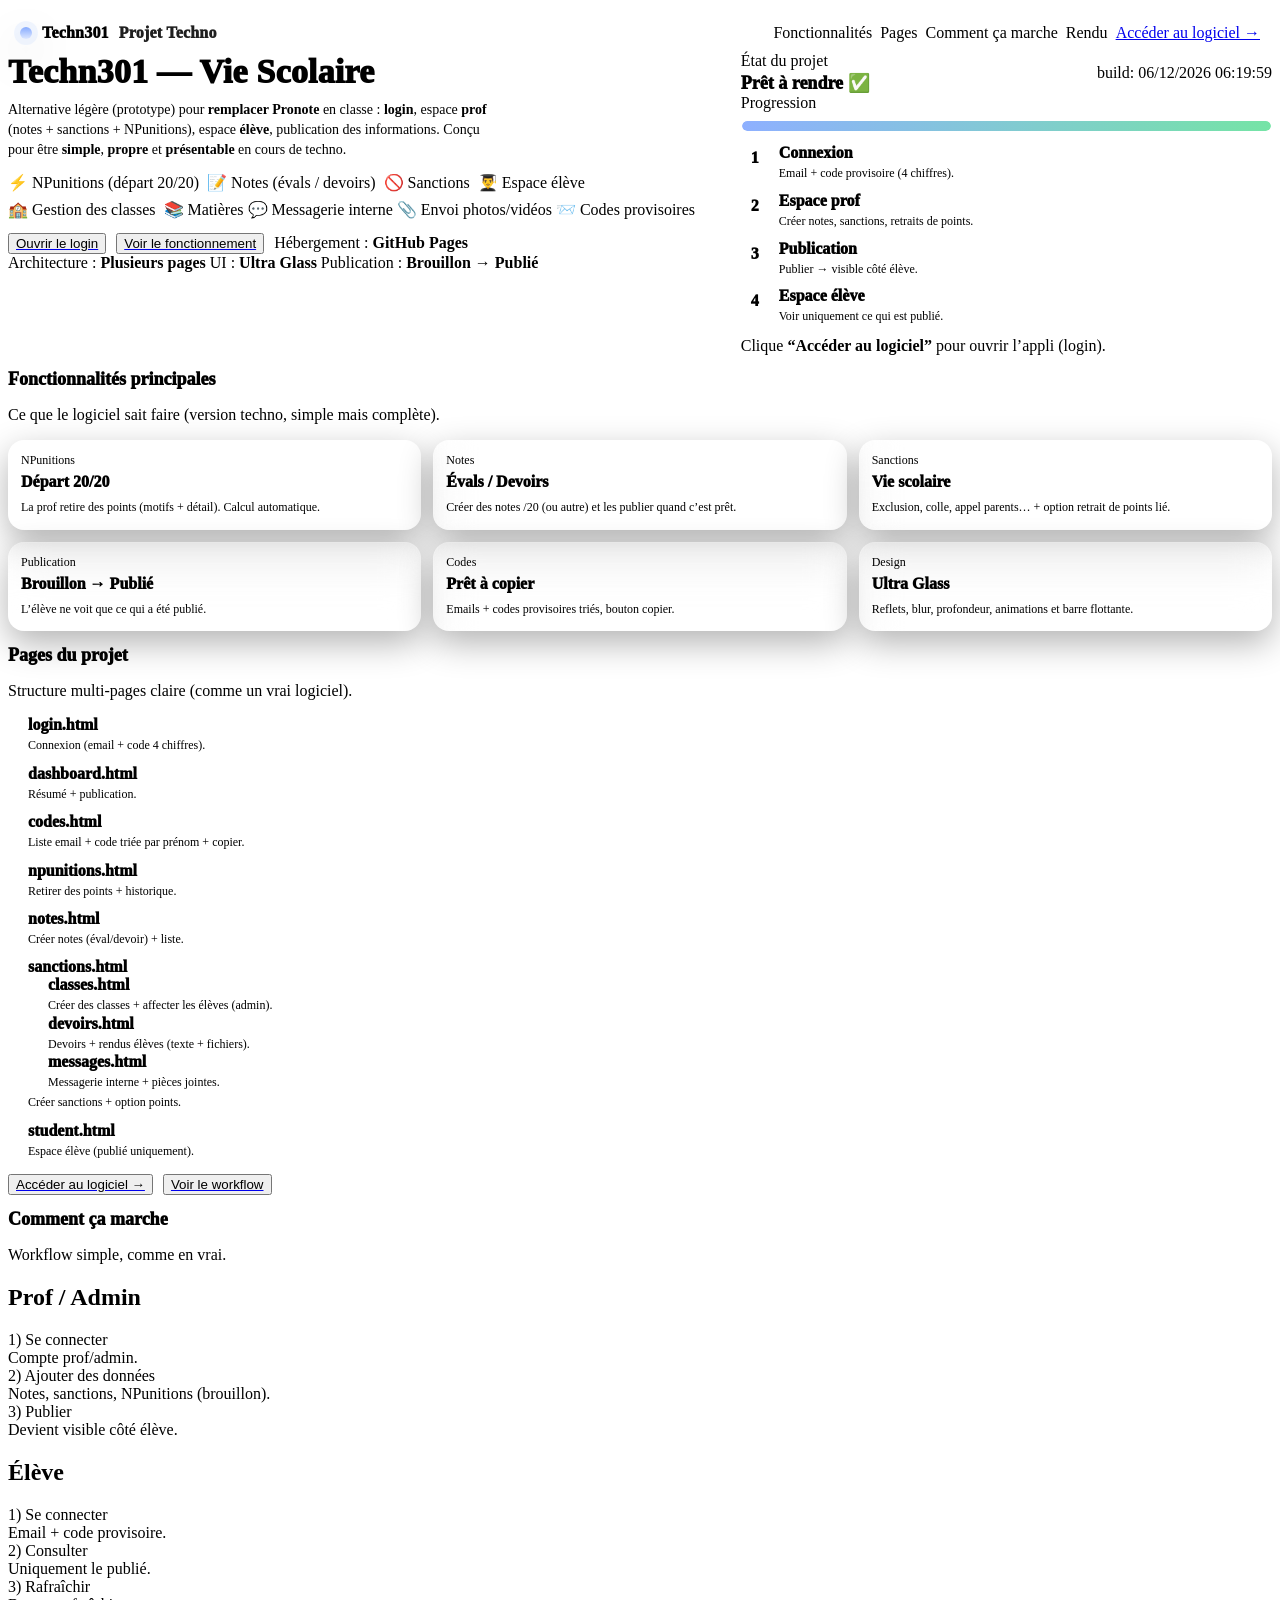
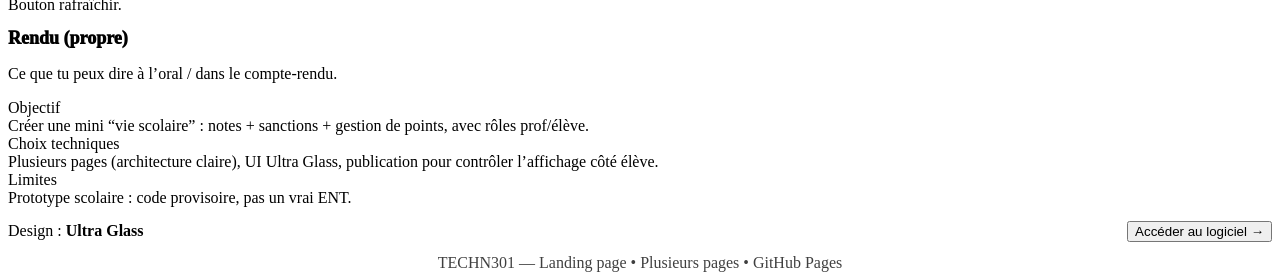
==== index.html @ e6f781a8 "Add files via upload" ====
<!doctype html>
<html lang="fr">
<head>
  <meta charset="utf-8" />
  <meta name="viewport" content="width=device-width,initial-scale=1" />
  <title>Techn301 — Vie Scolaire (Projet Techno)</title>
  <link rel="stylesheet" href="assets/styles.css" />
  <style>
    .hero{display:grid;grid-template-columns:1fr;gap:14px;margin-top:6px}
    @media(min-width:980px){.hero{grid-template-columns:1.15fr .85fr}}
    .navfloat{position:sticky;top:14px;z-index:10;display:flex;align-items:center;justify-content:space-between;gap:12px;padding:10px 12px}
    .brand{display:flex;align-items:center;gap:10px;font-weight:950;letter-spacing:.2px}
    .logoDot{width:12px;height:12px;border-radius:999px;background:linear-gradient(180deg,rgba(122,162,255,.9),rgba(122,162,255,.25));box-shadow:0 0 0 6px rgba(122,162,255,.10),0 16px 40px rgba(0,0,0,.35)}
    .navlinks{display:flex;gap:8px;flex-wrap:wrap;align-items:center;justify-content:flex-end}
    .navlinks a{cursor:pointer}
    .ghost{opacity:.88}
    .hTitle{font-size:34px;line-height:1.05;font-weight:950;margin:2px 0 0 0;letter-spacing:.2px}
    .hLead{margin:10px 0 0 0;color:var(--muted);font-size:14px;line-height:1.45;max-width:70ch}
    .ctaRow{display:flex;gap:10px;flex-wrap:wrap;align-items:center;margin-top:14px}
    .ctaRow a{display:inline-flex;align-items:center;gap:8px}
    .chips{display:flex;gap:8px;flex-wrap:wrap;margin-top:12px}
    .illus{min-height:260px;display:flex;flex-direction:column;justify-content:space-between}
    .illusTop{display:flex;gap:10px;flex-wrap:wrap;align-items:center;justify-content:space-between}
    .progress{height:10px;border-radius:999px;border:1px solid rgba(255,255,255,.14);background:rgba(255,255,255,.04);overflow:hidden}
    .bar{height:100%;width:0%;background:linear-gradient(90deg,rgba(122,162,255,.85),rgba(43,213,118,.65));border-radius:999px;transition:width 1.2s ease}
    .steps{display:grid;gap:10px;margin-top:12px}
    .step{display:flex;gap:10px;align-items:flex-start}
    .step .n{width:26px;height:26px;border-radius:10px;display:flex;align-items:center;justify-content:center;border:1px solid rgba(255,255,255,.14);background:rgba(255,255,255,.05);font-weight:950;flex:0 0 auto}
    .step .txt .t{font-weight:950}
    .step .txt .d{color:var(--muted);font-size:12px;margin-top:3px;line-height:1.4}
    .sectionTitle{font-size:18px;font-weight:950;margin:0 0 8px 0}
    .showcaseGrid{display:grid;grid-template-columns:1fr;gap:12px}
    @media(min-width:980px){.showcaseGrid{grid-template-columns:1fr 1fr 1fr}}
    .mini{padding:12px;border-radius:16px;border:1px solid rgba(255,255,255,.12);background:rgba(255,255,255,.04);backdrop-filter:blur(18px);-webkit-backdrop-filter:blur(18px);box-shadow:0 12px 34px rgba(0,0,0,.30);position:relative;overflow:hidden;transform:translateY(0);transition:transform .15s ease,border-color .15s ease,background .15s ease}
    .mini:hover{transform:translateY(-2px);border-color:rgba(122,162,255,.35);background:rgba(255,255,255,.055)}
    .mini .k{color:var(--muted);font-size:12px}
    .mini .v{font-weight:950;margin-top:4px;line-height:1.2}
    .mini .p{color:var(--muted);font-size:12px;margin-top:8px;line-height:1.45}
    .timeline{display:grid;gap:10px}
    .line{display:flex;gap:10px;align-items:flex-start}
    .line .dot{width:10px;height:10px;border-radius:999px;margin-top:6px;background:rgba(255,255,255,.55);box-shadow:0 0 0 6px rgba(255,255,255,.06);flex:0 0 auto}
    .line .content .t{font-weight:950}
    .line .content .d{color:var(--muted);font-size:12px;line-height:1.45;margin-top:3px}
    .footer{margin-top:14px;display:flex;flex-wrap:wrap;gap:10px;justify-content:space-between;align-items:center}
    .reveal{opacity:0;transform:translateY(10px);transition:opacity .7s ease,transform .7s ease}
    .reveal.on{opacity:1;transform:translateY(0)}
    @media (prefers-reduced-motion: reduce){.reveal{opacity:1;transform:none;transition:none}}
  </style>
</head>
<body>
  <div class="noise"></div>

  <div class="wrap">
    <header class="glass navfloat">
      <div class="brand">
        <span class="logoDot"></span>
        <span>Techn301</span>
        <span class="tag ghost">Projet Techno</span>
      </div>
      <div class="navlinks">
        <a class="tag" data-go="#features">Fonctionnalités</a>
        <a class="tag" data-go="#pages">Pages</a>
        <a class="tag" data-go="#how">Comment ça marche</a>
        <a class="tag" data-go="#rendu">Rendu</a>
        <a class="tag" href="login.html">Accéder au logiciel →</a>
      </div>
    </header>

    <div class="card">
      <div class="inner">

        <section class="hero">
          <div class="glass section reveal">
            <h1 class="hTitle">Techn301 — Vie Scolaire</h1>
            <p class="hLead">
              Alternative légère (prototype) pour <b>remplacer Pronote</b> en classe :
              <b>login</b>, espace <b>prof</b> (notes + sanctions + NPunitions), espace <b>élève</b>, publication des informations.
              Conçu pour être <b>simple</b>, <b>propre</b> et <b>présentable</b> en cours de techno.
            </p>

            <div class="chips">
              <span class="tag">⚡ NPunitions (départ 20/20)</span>
              <span class="tag">📝 Notes (évals / devoirs)</span>
              <span class="tag">🚫 Sanctions</span>
              <span class="tag">👨‍🎓 Espace élève</span>
              <span class="tag">🏫 Gestion des classes</span>
              <span class="tag">📚 Matières</span</span>
              <span class="tag">💬 Messagerie interne</span>
              <span class="tag">📎 Envoi photos/vidéos</span>
              <span class="tag">📨 Codes provisoires</span>
            </div>

            <div class="ctaRow">
              <a href="login.html"><button class="primary">Ouvrir le login</button></a>
              <a href="#how"><button>Voir le fonctionnement</button></a>
              <span class="tag">Hébergement : <b>GitHub Pages</b></span>
            </div>

            <div class="row">
              <span class="tag">Architecture : <b>Plusieurs pages</b></span>
              <span class="tag">UI : <b>Ultra Glass</b></span>
              <span class="tag">Publication : <b>Brouillon → Publié</b></span>
            </div>
          </div>

          <div class="glass section illus reveal">
            <div class="illusTop">
              <div>
                <div class="small">État du projet</div>
                <div style="font-weight:950;font-size:18px;margin-top:2px;">Prêt à rendre ✅</div>
              </div>
              <span class="tag mono" id="buildTag">build</span>
            </div>

            <div>
              <div class="small">Progression</div>
              <div class="progress" style="margin-top:8px"><div class="bar" id="bar"></div></div>

              <div class="steps">
                <div class="step"><div class="n">1</div><div class="txt"><div class="t">Connexion</div><div class="d">Email + code provisoire (4 chiffres).</div></div></div>
                <div class="step"><div class="n">2</div><div class="txt"><div class="t">Espace prof</div><div class="d">Créer notes, sanctions, retraits de points.</div></div></div>
                <div class="step"><div class="n">3</div><div class="txt"><div class="t">Publication</div><div class="d">Publier → visible côté élève.</div></div></div>
                <div class="step"><div class="n">4</div><div class="txt"><div class="t">Espace élève</div><div class="d">Voir uniquement ce qui est publié.</div></div></div>
              </div>

              <div class="mutebox" style="margin-top:12px">
                Clique <b>“Accéder au logiciel”</b> pour ouvrir l’appli (login).
              </div>
            </div>
          </div>
        </section>

        <section id="features" class="glass section reveal" style="margin-top:14px">
          <h2 class="sectionTitle">Fonctionnalités principales</h2>
          <p class="desc">Ce que le logiciel sait faire (version techno, simple mais complète).</p>

          <div class="showcaseGrid">
            <div class="mini"><div class="k">NPunitions</div><div class="v">Départ 20/20</div><div class="p">La prof retire des points (motifs + détail). Calcul automatique.</div></div>
            <div class="mini"><div class="k">Notes</div><div class="v">Évals / Devoirs</div><div class="p">Créer des notes /20 (ou autre) et les publier quand c’est prêt.</div></div>
            <div class="mini"><div class="k">Sanctions</div><div class="v">Vie scolaire</div><div class="p">Exclusion, colle, appel parents… + option retrait de points lié.</div></div>
            <div class="mini"><div class="k">Publication</div><div class="v">Brouillon → Publié</div><div class="p">L’élève ne voit que ce qui a été publié.</div></div>
            <div class="mini"><div class="k">Codes</div><div class="v">Prêt à copier</div><div class="p">Emails + codes provisoires triés, bouton copier.</div></div>
            <div class="mini"><div class="k">Design</div><div class="v">Ultra Glass</div><div class="p">Reflets, blur, profondeur, animations et barre flottante.</div></div>
          </div>
        </section>

        <section id="pages" class="glass section reveal" style="margin-top:14px">
          <h2 class="sectionTitle">Pages du projet</h2>
          <p class="desc">Structure multi-pages claire (comme un vrai logiciel).</p>

          <div class="timeline">
            <div class="line"><div class="dot"></div><div class="content"><div class="t">login.html</div><div class="d">Connexion (email + code 4 chiffres).</div></div></div>
            <div class="line"><div class="dot"></div><div class="content"><div class="t">dashboard.html</div><div class="d">Résumé + publication.</div></div></div>
            <div class="line"><div class="dot"></div><div class="content"><div class="t">codes.html</div><div class="d">Liste email + code triée par prénom + copier.</div></div></div>
            <div class="line"><div class="dot"></div><div class="content"><div class="t">npunitions.html</div><div class="d">Retirer des points + historique.</div></div></div>
            <div class="line"><div class="dot"></div><div class="content"><div class="t">notes.html</div><div class="d">Créer notes (éval/devoir) + liste.</div></div></div>
            <div class="line"><div class="dot"></div><div class="content"><div class="t">sanctions.html</div>
            <div class="line"><div class="dot"></div><div class="content"><div class="t">classes.html</div><div class="d">Créer des classes + affecter les élèves (admin).</div></div></div>
            <div class="line"><div class="dot"></div><div class="content"><div class="t">devoirs.html</div><div class="d">Devoirs + rendus élèves (texte + fichiers).</div></div></div>
            <div class="line"><div class="dot"></div><div class="content"><div class="t">messages.html</div><div class="d">Messagerie interne + pièces jointes.</div></div></div><div class="d">Créer sanctions + option points.</div></div></div>
            <div class="line"><div class="dot"></div><div class="content"><div class="t">student.html</div><div class="d">Espace élève (publié uniquement).</div></div></div>
          </div>

          <div class="ctaRow">
            <a href="login.html"><button class="primary">Accéder au logiciel →</button></a>
            <a href="#how"><button>Voir le workflow</button></a>
          </div>
        </section>

        <section id="how" class="glass section reveal" style="margin-top:14px">
          <h2 class="sectionTitle">Comment ça marche</h2>
          <p class="desc">Workflow simple, comme en vrai.</p>

          <div class="split">
            <div class="glass section">
              <h2>Prof / Admin</h2>
              <div class="list" style="margin-top:10px">
                <div class="item"><div class="t">1) Se connecter</div><div class="m">Compte prof/admin.</div></div>
                <div class="item"><div class="t">2) Ajouter des données</div><div class="m">Notes, sanctions, NPunitions (brouillon).</div></div>
                <div class="item"><div class="t">3) Publier</div><div class="m">Devient visible côté élève.</div></div>
              </div>
            </div>
            <div class="glass section">
              <h2>Élève</h2>
              <div class="list" style="margin-top:10px">
                <div class="item"><div class="t">1) Se connecter</div><div class="m">Email + code provisoire.</div></div>
                <div class="item"><div class="t">2) Consulter</div><div class="m">Uniquement le publié.</div></div>
                <div class="item"><div class="t">3) Rafraîchir</div><div class="m">Bouton rafraîchir.</div></div>
              </div>
            </div>
          </div>
        </section>

        <section id="rendu" class="glass section reveal" style="margin-top:14px">
          <h2 class="sectionTitle">Rendu (propre)</h2>
          <p class="desc">Ce que tu peux dire à l’oral / dans le compte-rendu.</p>

          <div class="list">
            <div class="item"><div class="t">Objectif</div><div class="m">Créer une mini “vie scolaire” : notes + sanctions + gestion de points, avec rôles prof/élève.</div></div>
            <div class="item"><div class="t">Choix techniques</div><div class="m">Plusieurs pages (architecture claire), UI Ultra Glass, publication pour contrôler l’affichage côté élève.</div></div>
            <div class="item"><div class="t">Limites</div><div class="m">Prototype scolaire : code provisoire, pas un vrai ENT.</div></div>
          </div>

          <div class="footer">
            <span class="tag">Design : <b>Ultra Glass</b></span>
            <a href="login.html"><button class="primary">Accéder au logiciel →</button></a>
          </div>
        </section>

      </div>
    </div>

    <div class="small" style="margin-top:12px; opacity:.75; text-align:center">
      TECHN301 — Landing page • Plusieurs pages • GitHub Pages
    </div>
  </div>

  <script>
    document.querySelectorAll("[data-go]").forEach(a=>{
      a.addEventListener("click", ()=>{
        const sel = a.getAttribute("data-go");
        const el = document.querySelector(sel);
        if(el) el.scrollIntoView({behavior:"smooth", block:"start"});
      });
    });
    const bt = document.getElementById("buildTag");
    if(bt) bt.textContent = "build: " + (new Date()).toLocaleString("fr-FR");
    requestAnimationFrame(()=> setTimeout(()=>{
      const bar = document.getElementById("bar");
      if(bar) bar.style.width = "100%";
    }, 150));
    const els = [...document.querySelectorAll(".reveal")];
    const io = new IntersectionObserver((entries)=>{
      entries.forEach(e=>{ if(e.isIntersecting) e.target.classList.add("on"); });
    }, { threshold: 0.12 });
    els.forEach(el=>io.observe(el));
  </script>
</body>
</html>
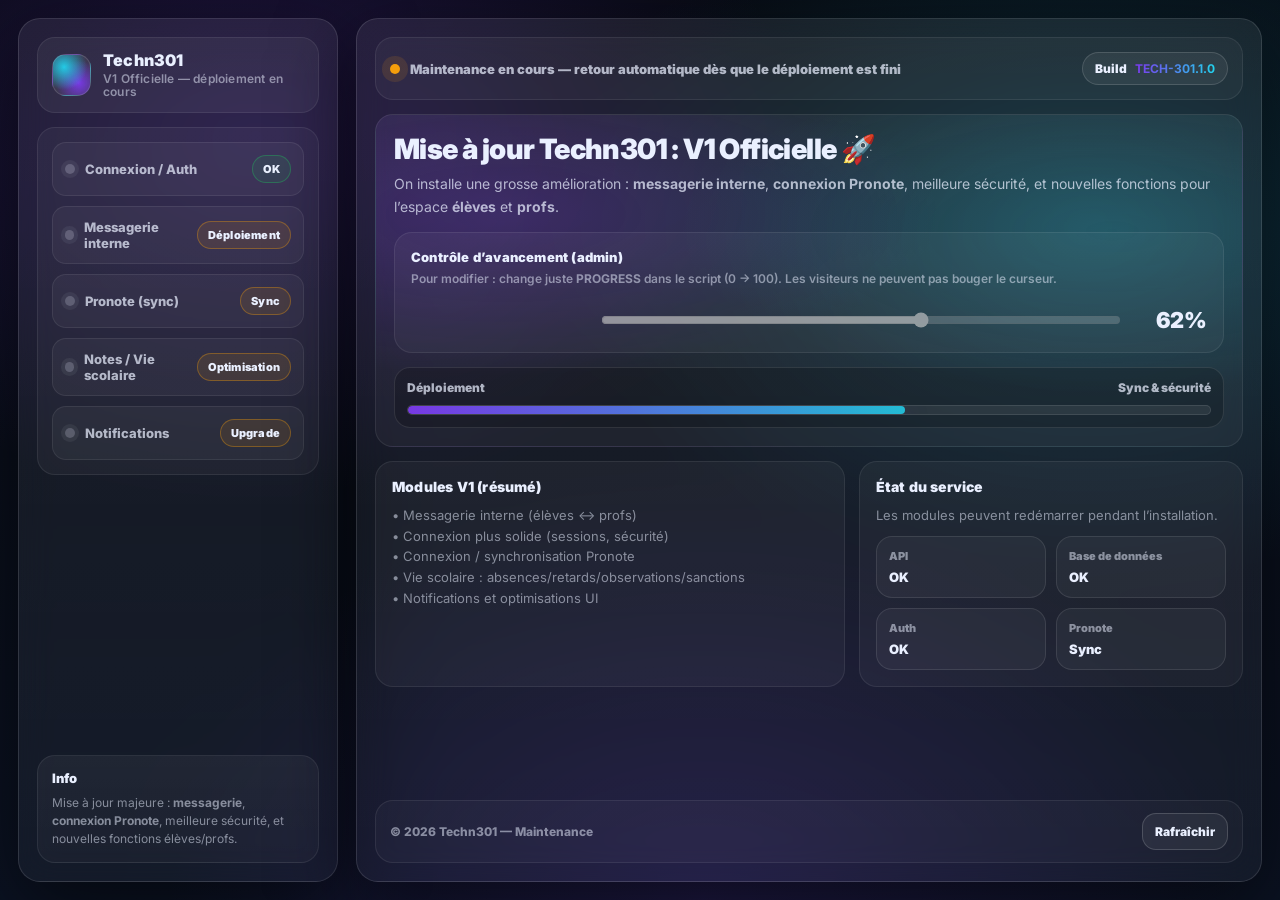
==== commit 2b2e7069: "Update print statement from 'Hello' to 'Goodbye'" ====
--- a/index.html
+++ b/index.html
@@ -3,237 +3,653 @@
 <head>
   <meta charset="utf-8" />
   <meta name="viewport" content="width=device-width,initial-scale=1" />
-  <title>Techn301 — Vie Scolaire (Projet Techno)</title>
-  <link rel="stylesheet" href="assets/styles.css" />
+  <title>Techn301 — Maintenance</title>
+
+  <link rel="preconnect" href="https://fonts.googleapis.com">
+  <link rel="preconnect" href="https://fonts.gstatic.com" crossorigin>
+  <link href="https://fonts.googleapis.com/css2?family=Inter:wght@300;400;600;700;800;900&display=swap" rel="stylesheet">
+
   <style>
-    .hero{display:grid;grid-template-columns:1fr;gap:14px;margin-top:6px}
-    @media(min-width:980px){.hero{grid-template-columns:1.15fr .85fr}}
-    .navfloat{position:sticky;top:14px;z-index:10;display:flex;align-items:center;justify-content:space-between;gap:12px;padding:10px 12px}
-    .brand{display:flex;align-items:center;gap:10px;font-weight:950;letter-spacing:.2px}
-    .logoDot{width:12px;height:12px;border-radius:999px;background:linear-gradient(180deg,rgba(122,162,255,.9),rgba(122,162,255,.25));box-shadow:0 0 0 6px rgba(122,162,255,.10),0 16px 40px rgba(0,0,0,.35)}
-    .navlinks{display:flex;gap:8px;flex-wrap:wrap;align-items:center;justify-content:flex-end}
-    .navlinks a{cursor:pointer}
-    .ghost{opacity:.88}
-    .hTitle{font-size:34px;line-height:1.05;font-weight:950;margin:2px 0 0 0;letter-spacing:.2px}
-    .hLead{margin:10px 0 0 0;color:var(--muted);font-size:14px;line-height:1.45;max-width:70ch}
-    .ctaRow{display:flex;gap:10px;flex-wrap:wrap;align-items:center;margin-top:14px}
-    .ctaRow a{display:inline-flex;align-items:center;gap:8px}
-    .chips{display:flex;gap:8px;flex-wrap:wrap;margin-top:12px}
-    .illus{min-height:260px;display:flex;flex-direction:column;justify-content:space-between}
-    .illusTop{display:flex;gap:10px;flex-wrap:wrap;align-items:center;justify-content:space-between}
-    .progress{height:10px;border-radius:999px;border:1px solid rgba(255,255,255,.14);background:rgba(255,255,255,.04);overflow:hidden}
-    .bar{height:100%;width:0%;background:linear-gradient(90deg,rgba(122,162,255,.85),rgba(43,213,118,.65));border-radius:999px;transition:width 1.2s ease}
-    .steps{display:grid;gap:10px;margin-top:12px}
-    .step{display:flex;gap:10px;align-items:flex-start}
-    .step .n{width:26px;height:26px;border-radius:10px;display:flex;align-items:center;justify-content:center;border:1px solid rgba(255,255,255,.14);background:rgba(255,255,255,.05);font-weight:950;flex:0 0 auto}
-    .step .txt .t{font-weight:950}
-    .step .txt .d{color:var(--muted);font-size:12px;margin-top:3px;line-height:1.4}
-    .sectionTitle{font-size:18px;font-weight:950;margin:0 0 8px 0}
-    .showcaseGrid{display:grid;grid-template-columns:1fr;gap:12px}
-    @media(min-width:980px){.showcaseGrid{grid-template-columns:1fr 1fr 1fr}}
-    .mini{padding:12px;border-radius:16px;border:1px solid rgba(255,255,255,.12);background:rgba(255,255,255,.04);backdrop-filter:blur(18px);-webkit-backdrop-filter:blur(18px);box-shadow:0 12px 34px rgba(0,0,0,.30);position:relative;overflow:hidden;transform:translateY(0);transition:transform .15s ease,border-color .15s ease,background .15s ease}
-    .mini:hover{transform:translateY(-2px);border-color:rgba(122,162,255,.35);background:rgba(255,255,255,.055)}
-    .mini .k{color:var(--muted);font-size:12px}
-    .mini .v{font-weight:950;margin-top:4px;line-height:1.2}
-    .mini .p{color:var(--muted);font-size:12px;margin-top:8px;line-height:1.45}
-    .timeline{display:grid;gap:10px}
-    .line{display:flex;gap:10px;align-items:flex-start}
-    .line .dot{width:10px;height:10px;border-radius:999px;margin-top:6px;background:rgba(255,255,255,.55);box-shadow:0 0 0 6px rgba(255,255,255,.06);flex:0 0 auto}
-    .line .content .t{font-weight:950}
-    .line .content .d{color:var(--muted);font-size:12px;line-height:1.45;margin-top:3px}
-    .footer{margin-top:14px;display:flex;flex-wrap:wrap;gap:10px;justify-content:space-between;align-items:center}
-    .reveal{opacity:0;transform:translateY(10px);transition:opacity .7s ease,transform .7s ease}
-    .reveal.on{opacity:1;transform:translateY(0)}
-    @media (prefers-reduced-motion: reduce){.reveal{opacity:1;transform:none;transition:none}}
+    :root{
+      --bg0:#070A12;
+      --bg1:#0B1222;
+
+      --stroke: rgba(255,255,255,.12);
+      --stroke2: rgba(255,255,255,.08);
+
+      --text:#EAF0FF;
+      --muted:rgba(234,240,255,.72);
+      --muted2:rgba(234,240,255,.52);
+
+      --accent:#7C3AED;
+      --accent2:#22D3EE;
+
+      --good:#22C55E;
+      --warn:#F59E0B;
+
+      --shadow: 0 24px 80px rgba(0,0,0,.55);
+      --radius: 22px;
+    }
+
+    *{ box-sizing:border-box; }
+    html,body{ height:100%; }
+
+    body{
+      margin:0;
+      font-family:Inter, system-ui, -apple-system, Segoe UI, Roboto, Arial, sans-serif;
+      color:var(--text);
+      background:
+        radial-gradient(900px 600px at 20% 15%, rgba(124,58,237,.22), transparent 60%),
+        radial-gradient(900px 600px at 85% 25%, rgba(34,211,238,.18), transparent 60%),
+        radial-gradient(900px 700px at 55% 100%, rgba(124,58,237,.16), transparent 60%),
+        linear-gradient(180deg, var(--bg0), var(--bg1));
+      overflow:hidden;
+    }
+
+    .grid{
+      position:fixed; inset:0;
+      background-image:
+        linear-gradient(to right, rgba(255,255,255,.05) 1px, transparent 1px),
+        linear-gradient(to bottom, rgba(255,255,255,.05) 1px, transparent 1px);
+      background-size: 80px 80px;
+      opacity:.10;
+      pointer-events:none;
+      mask-image: radial-gradient(circle at 50% 30%, #000 35%, transparent 70%);
+    }
+
+    .app{
+      position:relative;
+      height:100%;
+      display:grid;
+      grid-template-columns: 320px 1fr;
+      gap:18px;
+      padding:18px;
+    }
+
+    .panel{
+      border:1px solid var(--stroke);
+      background: linear-gradient(180deg, rgba(255,255,255,.07), rgba(255,255,255,.04));
+      border-radius: var(--radius);
+      box-shadow: var(--shadow);
+      backdrop-filter: blur(18px);
+      -webkit-backdrop-filter: blur(18px);
+      overflow:hidden;
+    }
+
+    /* SIDEBAR */
+    .sidebar{
+      padding:18px;
+      display:flex;
+      flex-direction:column;
+      gap:14px;
+    }
+
+    .brand{
+      display:flex; align-items:center; gap:12px;
+      padding:14px;
+      border-radius: 18px;
+      background: rgba(255,255,255,.05);
+      border: 1px solid var(--stroke2);
+    }
+    .logo{
+      width:42px; height:42px;
+      border-radius: 14px;
+      background:
+        radial-gradient(circle at 30% 30%, rgba(34,211,238,.95), rgba(34,211,238,.0) 60%),
+        radial-gradient(circle at 70% 70%, rgba(124,58,237,.95), rgba(124,58,237,.0) 60%),
+        rgba(255,255,255,.06);
+      border:1px solid rgba(255,255,255,.14);
+    }
+    .brand h1{
+      margin:0;
+      font-size:16px;
+      letter-spacing:.2px;
+      font-weight:900;
+      line-height:1.1;
+    }
+    .brand small{
+      display:block;
+      margin-top:2px;
+      color:var(--muted2);
+      font-size:12px;
+      font-weight:600;
+    }
+
+    .nav{
+      display:flex; flex-direction:column;
+      gap:10px;
+      padding:14px;
+      border-radius: 18px;
+      border:1px solid var(--stroke2);
+      background: rgba(255,255,255,.04);
+    }
+    .nav .item{
+      display:flex; align-items:center; justify-content:space-between;
+      padding:12px 12px;
+      border-radius: 14px;
+      border:1px solid rgba(255,255,255,.08);
+      background: rgba(255,255,255,.04);
+    }
+    .nav .left{
+      display:flex; align-items:center; gap:10px;
+      color:var(--muted);
+      font-weight:800;
+      font-size:13px;
+    }
+    .dot{
+      width:10px; height:10px; border-radius:999px;
+      background: rgba(234,240,255,.25);
+      box-shadow: 0 0 0 4px rgba(234,240,255,.06);
+    }
+    .badge{
+      font-size:11px;
+      font-weight:900;
+      padding:6px 10px;
+      border-radius:999px;
+      border:1px solid rgba(255,255,255,.14);
+      background: rgba(255,255,255,.06);
+      letter-spacing:.2px;
+      user-select:none;
+    }
+    .badge.good{ border-color: rgba(34,197,94,.35); background: rgba(34,197,94,.10); }
+    .badge.warn{ border-color: rgba(245,158,11,.35); background: rgba(245,158,11,.10); }
+
+    .support{
+      margin-top:auto;
+      padding:14px;
+      border-radius: 18px;
+      border:1px solid var(--stroke2);
+      background: linear-gradient(180deg, rgba(255,255,255,.05), rgba(255,255,255,.03));
+    }
+    .support h3{
+      margin:0 0 8px 0;
+      font-size:13px;
+      font-weight:900;
+    }
+    .support p{
+      margin:0;
+      color:var(--muted2);
+      font-size:12px;
+      line-height:1.5;
+    }
+
+    /* MAIN */
+    .main{
+      padding:18px;
+      display:flex;
+      flex-direction:column;
+      gap:14px;
+      overflow:auto;
+    }
+
+    .topbar{
+      display:flex;
+      align-items:center;
+      justify-content:space-between;
+      gap:12px;
+      padding:14px 14px;
+      border-radius: 18px;
+      border:1px solid var(--stroke2);
+      background: rgba(255,255,255,.04);
+    }
+
+    .statusline{
+      display:flex; align-items:center; gap:10px;
+      color:var(--muted);
+      font-weight:900;
+      font-size:13px;
+    }
+    .pill{
+      display:inline-flex;
+      align-items:center;
+      gap:8px;
+      padding:8px 12px;
+      border-radius:999px;
+      border:1px solid rgba(255,255,255,.14);
+      background: rgba(255,255,255,.06);
+      font-size:12px;
+      font-weight:900;
+      white-space:nowrap;
+    }
+    .pill b{
+      background: linear-gradient(90deg, var(--accent), var(--accent2));
+      -webkit-background-clip:text;
+      background-clip:text;
+      color:transparent;
+    }
+
+    .hero{
+      padding:18px;
+      border-radius: 18px;
+      border:1px solid var(--stroke2);
+      background:
+        radial-gradient(700px 260px at 15% 30%, rgba(124,58,237,.22), transparent 62%),
+        radial-gradient(700px 260px at 85% 35%, rgba(34,211,238,.16), transparent 62%),
+        rgba(255,255,255,.04);
+    }
+    .title{
+      margin:0;
+      font-size:28px;
+      font-weight:900;
+      letter-spacing:-.6px;
+      line-height:1.15;
+    }
+    .subtitle{
+      margin:8px 0 0 0;
+      color:var(--muted);
+      font-size:14px;
+      line-height:1.6;
+      max-width: 900px;
+    }
+
+    /* ADMIN CONTROL CARD (visible slider but locked) */
+    .control{
+      padding:16px;
+      border-radius: 18px;
+      border:1px solid var(--stroke2);
+      background: rgba(255,255,255,.04);
+      display:flex;
+      gap:16px;
+      align-items:center;
+      justify-content:space-between;
+      flex-wrap:wrap;
+    }
+    .control .left{
+      min-width: 260px;
+    }
+    .control h2{
+      margin:0;
+      font-size:13px;
+      font-weight:900;
+      letter-spacing:.2px;
+    }
+    .control .hint{
+      margin-top:6px;
+      color:var(--muted2);
+      font-size:12px;
+      font-weight:600;
+      line-height:1.4;
+    }
+    .control .right{
+      display:flex;
+      align-items:center;
+      gap:12px;
+      flex:1 1 320px;
+      justify-content:flex-end;
+    }
+    .bigPct{
+      font-weight:900;
+      font-size:22px;
+      letter-spacing:-.2px;
+      min-width:72px;
+      text-align:right;
+    }
+
+    input[type="range"]{
+      width:min(520px, 100%);
+      accent-color: var(--accent2);
+      height: 28px;
+      opacity: .65;     /* show it's locked */
+      cursor: not-allowed;
+    }
+
+    .progressWrap{
+      padding:12px;
+      border-radius: 16px;
+      border:1px solid rgba(255,255,255,.10);
+      background: rgba(0,0,0,.18);
+      margin-top:14px;
+    }
+    .progressTop{
+      display:flex;
+      align-items:center;
+      justify-content:space-between;
+      color:var(--muted);
+      font-size:12px;
+      font-weight:900;
+      margin-bottom:10px;
+    }
+    .bar{
+      height:10px;
+      border-radius:999px;
+      background: rgba(255,255,255,.08);
+      overflow:hidden;
+      border:1px solid rgba(255,255,255,.10);
+    }
+    .bar > i{
+      display:block;
+      height:100%;
+      width: 0%;
+      background: linear-gradient(90deg, rgba(124,58,237,.95), rgba(34,211,238,.85));
+      border-radius:999px;
+      box-shadow: 0 10px 30px rgba(124,58,237,.25);
+      transition: width .25s ease;
+    }
+
+    .grid2{
+      display:grid;
+      grid-template-columns: 1.1fr .9fr;
+      gap:14px;
+    }
+
+    .card{
+      padding:16px;
+      border-radius: 18px;
+      border:1px solid var(--stroke2);
+      background: rgba(255,255,255,.04);
+    }
+    .card h3{
+      margin:0 0 10px 0;
+      font-size:14px;
+      font-weight:900;
+      letter-spacing:.2px;
+    }
+    .card p{
+      margin:0;
+      color:var(--muted2);
+      font-size:13px;
+      line-height:1.6;
+    }
+
+    .miniCards{
+      display:grid;
+      grid-template-columns: 1fr 1fr;
+      gap:10px;
+      margin-top:10px;
+    }
+    .mini{
+      padding:12px;
+      border-radius: 16px;
+      border:1px solid rgba(255,255,255,.10);
+      background: rgba(255,255,255,.04);
+    }
+    .mini .k{ font-size:11px; color:var(--muted2); font-weight:900; }
+    .mini .v{ margin-top:6px; font-size:13px; font-weight:900; }
+
+    .footerNote{
+      margin-top:auto;
+      display:flex;
+      align-items:center;
+      justify-content:space-between;
+      gap:12px;
+      padding:12px 14px;
+      border-radius: 18px;
+      border:1px solid var(--stroke2);
+      background: rgba(255,255,255,.03);
+      color:var(--muted2);
+      font-size:12px;
+      font-weight:800;
+      flex-wrap:wrap;
+    }
+
+    .btn{
+      border:1px solid rgba(255,255,255,.16);
+      background: rgba(255,255,255,.06);
+      color:var(--text);
+      padding:10px 12px;
+      border-radius: 14px;
+      font-weight:900;
+      font-size:12px;
+      text-decoration:none;
+      display:inline-flex;
+      align-items:center;
+      justify-content:center;
+    }
+    .btn.good{
+      border-color: rgba(34,197,94,.45);
+      background: linear-gradient(180deg, rgba(34,197,94,.18), rgba(34,197,94,.10));
+      display:none;
+    }
+
+    @media (max-width: 980px){
+      body{ overflow:auto; }
+      .app{ grid-template-columns: 1fr; height:auto; }
+      .grid2{ grid-template-columns: 1fr; }
+      .control .right{ justify-content:flex-start; }
+      .bigPct{ text-align:left; }
+    }
   </style>
 </head>
+
 <body>
-  <div class="noise"></div>
-
-  <div class="wrap">
-    <header class="glass navfloat">
+  <div class="grid"></div>
+
+  <div class="app">
+    <!-- SIDEBAR -->
+    <aside class="panel sidebar" aria-label="Navigation Techn301">
       <div class="brand">
-        <span class="logoDot"></span>
-        <span>Techn301</span>
-        <span class="tag ghost">Projet Techno</span>
+        <div class="logo" aria-hidden="true"></div>
+        <div>
+          <h1>Techn301 <small>V1 Officielle — déploiement en cours</small></h1>
+        </div>
       </div>
-      <div class="navlinks">
-        <a class="tag" data-go="#features">Fonctionnalités</a>
-        <a class="tag" data-go="#pages">Pages</a>
-        <a class="tag" data-go="#how">Comment ça marche</a>
-        <a class="tag" data-go="#rendu">Rendu</a>
-        <a class="tag" href="login.html">Accéder au logiciel →</a>
+
+      <div class="nav">
+        <div class="item">
+          <div class="left"><span class="dot"></span> Connexion / Auth</div>
+          <span class="badge warn" id="bAuth">Maintenance</span>
+        </div>
+        <div class="item">
+          <div class="left"><span class="dot"></span> Messagerie interne</div>
+          <span class="badge warn" id="bMsg">Déploiement</span>
+        </div>
+        <div class="item">
+          <div class="left"><span class="dot"></span> Pronote (sync)</div>
+          <span class="badge warn" id="bPro">Connexion</span>
+        </div>
+        <div class="item">
+          <div class="left"><span class="dot"></span> Notes / Vie scolaire</div>
+          <span class="badge warn" id="bVS">Optimisation</span>
+        </div>
+        <div class="item">
+          <div class="left"><span class="dot"></span> Notifications</div>
+          <span class="badge warn" id="bNotifs">Upgrade</span>
+        </div>
       </div>
-    </header>
-
-    <div class="card">
-      <div class="inner">
-
-        <section class="hero">
-          <div class="glass section reveal">
-            <h1 class="hTitle">Techn301 — Vie Scolaire</h1>
-            <p class="hLead">
-              Alternative légère (prototype) pour <b>remplacer Pronote</b> en classe :
-              <b>login</b>, espace <b>prof</b> (notes + sanctions + NPunitions), espace <b>élève</b>, publication des informations.
-              Conçu pour être <b>simple</b>, <b>propre</b> et <b>présentable</b> en cours de techno.
-            </p>
-
-            <div class="chips">
-              <span class="tag">⚡ NPunitions (départ 20/20)</span>
-              <span class="tag">📝 Notes (évals / devoirs)</span>
-              <span class="tag">🚫 Sanctions</span>
-              <span class="tag">👨‍🎓 Espace élève</span>
-              <span class="tag">🏫 Gestion des classes</span>
-              <span class="tag">📚 Matières</span</span>
-              <span class="tag">💬 Messagerie interne</span>
-              <span class="tag">📎 Envoi photos/vidéos</span>
-              <span class="tag">📨 Codes provisoires</span>
-            </div>
-
-            <div class="ctaRow">
-              <a href="login.html"><button class="primary">Ouvrir le login</button></a>
-              <a href="#how"><button>Voir le fonctionnement</button></a>
-              <span class="tag">Hébergement : <b>GitHub Pages</b></span>
-            </div>
-
-            <div class="row">
-              <span class="tag">Architecture : <b>Plusieurs pages</b></span>
-              <span class="tag">UI : <b>Ultra Glass</b></span>
-              <span class="tag">Publication : <b>Brouillon → Publié</b></span>
+
+      <div class="support">
+        <h3>Info</h3>
+        <p>
+          Mise à jour majeure : <b>messagerie</b>, <b>connexion Pronote</b>, meilleure sécurité,
+          et nouvelles fonctions élèves/profs.
+        </p>
+      </div>
+    </aside>
+
+    <!-- MAIN -->
+    <main class="panel main" aria-label="Contenu principal">
+      <div class="topbar">
+        <div class="statusline" id="statusLine">
+          <span style="width:10px;height:10px;border-radius:999px;background:rgba(245,158,11,1);display:inline-block;box-shadow:0 0 0 8px rgba(245,158,11,.12)"></span>
+          Maintenance en cours — retour automatique dès que le déploiement est fini
+        </div>
+        <div class="pill" title="Build / version">
+          Build <b id="buildTxt">TECH-301.1.0</b>
+        </div>
+      </div>
+
+      <section class="hero">
+        <h2 class="title">Mise à jour Techn301 : V1 Officielle 🚀</h2>
+        <p class="subtitle">
+          On installe une grosse amélioration : <b>messagerie interne</b>, <b>connexion Pronote</b>,
+          meilleure sécurité, et nouvelles fonctions pour l’espace <b>élèves</b> et <b>profs</b>.
+        </p>
+
+        <!-- CONTROL VISIBLE (locked slider) -->
+        <div class="control" style="margin-top:14px;">
+          <div class="left">
+            <h2>Contrôle d’avancement (admin)</h2>
+            <div class="hint">
+              Pour modifier : change juste <b>PROGRESS</b> dans le script (0 → 100).
+              Les visiteurs ne peuvent pas bouger le curseur.
             </div>
           </div>
-
-          <div class="glass section illus reveal">
-            <div class="illusTop">
-              <div>
-                <div class="small">État du projet</div>
-                <div style="font-weight:950;font-size:18px;margin-top:2px;">Prêt à rendre ✅</div>
-              </div>
-              <span class="tag mono" id="buildTag">build</span>
+          <div class="right">
+            <input id="progressSlider" type="range" min="0" max="100" step="1" value="0" disabled>
+            <div class="bigPct"><span id="pctTxt">0</span>%</div>
+          </div>
+        </div>
+
+        <div class="progressWrap">
+          <div class="progressTop">
+            <span>Déploiement</span>
+            <span id="phaseTxt">Initialisation</span>
+          </div>
+          <div class="bar" role="progressbar" aria-valuemin="0" aria-valuemax="100" aria-valuenow="0">
+            <i id="barFill"></i>
+          </div>
+        </div>
+      </section>
+
+      <section class="grid2">
+        <div class="card">
+          <h3>Modules V1 (résumé)</h3>
+          <p>
+            • Messagerie interne (élèves ↔ profs) <br>
+            • Connexion plus solide (sessions, sécurité) <br>
+            • Connexion / synchronisation Pronote <br>
+            • Vie scolaire : absences/retards/observations/sanctions <br>
+            • Notifications et optimisations UI
+          </p>
+        </div>
+
+        <div class="card">
+          <h3>État du service</h3>
+          <p>Les modules peuvent redémarrer pendant l’installation.</p>
+
+          <div class="miniCards">
+            <div class="mini">
+              <div class="k">API</div>
+              <div class="v" id="apiTxt">—</div>
             </div>
-
-            <div>
-              <div class="small">Progression</div>
-              <div class="progress" style="margin-top:8px"><div class="bar" id="bar"></div></div>
-
-              <div class="steps">
-                <div class="step"><div class="n">1</div><div class="txt"><div class="t">Connexion</div><div class="d">Email + code provisoire (4 chiffres).</div></div></div>
-                <div class="step"><div class="n">2</div><div class="txt"><div class="t">Espace prof</div><div class="d">Créer notes, sanctions, retraits de points.</div></div></div>
-                <div class="step"><div class="n">3</div><div class="txt"><div class="t">Publication</div><div class="d">Publier → visible côté élève.</div></div></div>
-                <div class="step"><div class="n">4</div><div class="txt"><div class="t">Espace élève</div><div class="d">Voir uniquement ce qui est publié.</div></div></div>
-              </div>
-
-              <div class="mutebox" style="margin-top:12px">
-                Clique <b>“Accéder au logiciel”</b> pour ouvrir l’appli (login).
-              </div>
+            <div class="mini">
+              <div class="k">Base de données</div>
+              <div class="v" id="dbTxt">—</div>
+            </div>
+            <div class="mini">
+              <div class="k">Auth</div>
+              <div class="v" id="authTxt">—</div>
+            </div>
+            <div class="mini">
+              <div class="k">Pronote</div>
+              <div class="v" id="proTxt">—</div>
             </div>
           </div>
-        </section>
-
-        <section id="features" class="glass section reveal" style="margin-top:14px">
-          <h2 class="sectionTitle">Fonctionnalités principales</h2>
-          <p class="desc">Ce que le logiciel sait faire (version techno, simple mais complète).</p>
-
-          <div class="showcaseGrid">
-            <div class="mini"><div class="k">NPunitions</div><div class="v">Départ 20/20</div><div class="p">La prof retire des points (motifs + détail). Calcul automatique.</div></div>
-            <div class="mini"><div class="k">Notes</div><div class="v">Évals / Devoirs</div><div class="p">Créer des notes /20 (ou autre) et les publier quand c’est prêt.</div></div>
-            <div class="mini"><div class="k">Sanctions</div><div class="v">Vie scolaire</div><div class="p">Exclusion, colle, appel parents… + option retrait de points lié.</div></div>
-            <div class="mini"><div class="k">Publication</div><div class="v">Brouillon → Publié</div><div class="p">L’élève ne voit que ce qui a été publié.</div></div>
-            <div class="mini"><div class="k">Codes</div><div class="v">Prêt à copier</div><div class="p">Emails + codes provisoires triés, bouton copier.</div></div>
-            <div class="mini"><div class="k">Design</div><div class="v">Ultra Glass</div><div class="p">Reflets, blur, profondeur, animations et barre flottante.</div></div>
-          </div>
-        </section>
-
-        <section id="pages" class="glass section reveal" style="margin-top:14px">
-          <h2 class="sectionTitle">Pages du projet</h2>
-          <p class="desc">Structure multi-pages claire (comme un vrai logiciel).</p>
-
-          <div class="timeline">
-            <div class="line"><div class="dot"></div><div class="content"><div class="t">login.html</div><div class="d">Connexion (email + code 4 chiffres).</div></div></div>
-            <div class="line"><div class="dot"></div><div class="content"><div class="t">dashboard.html</div><div class="d">Résumé + publication.</div></div></div>
-            <div class="line"><div class="dot"></div><div class="content"><div class="t">codes.html</div><div class="d">Liste email + code triée par prénom + copier.</div></div></div>
-            <div class="line"><div class="dot"></div><div class="content"><div class="t">npunitions.html</div><div class="d">Retirer des points + historique.</div></div></div>
-            <div class="line"><div class="dot"></div><div class="content"><div class="t">notes.html</div><div class="d">Créer notes (éval/devoir) + liste.</div></div></div>
-            <div class="line"><div class="dot"></div><div class="content"><div class="t">sanctions.html</div>
-            <div class="line"><div class="dot"></div><div class="content"><div class="t">classes.html</div><div class="d">Créer des classes + affecter les élèves (admin).</div></div></div>
-            <div class="line"><div class="dot"></div><div class="content"><div class="t">devoirs.html</div><div class="d">Devoirs + rendus élèves (texte + fichiers).</div></div></div>
-            <div class="line"><div class="dot"></div><div class="content"><div class="t">messages.html</div><div class="d">Messagerie interne + pièces jointes.</div></div></div><div class="d">Créer sanctions + option points.</div></div></div>
-            <div class="line"><div class="dot"></div><div class="content"><div class="t">student.html</div><div class="d">Espace élève (publié uniquement).</div></div></div>
-          </div>
-
-          <div class="ctaRow">
-            <a href="login.html"><button class="primary">Accéder au logiciel →</button></a>
-            <a href="#how"><button>Voir le workflow</button></a>
-          </div>
-        </section>
-
-        <section id="how" class="glass section reveal" style="margin-top:14px">
-          <h2 class="sectionTitle">Comment ça marche</h2>
-          <p class="desc">Workflow simple, comme en vrai.</p>
-
-          <div class="split">
-            <div class="glass section">
-              <h2>Prof / Admin</h2>
-              <div class="list" style="margin-top:10px">
-                <div class="item"><div class="t">1) Se connecter</div><div class="m">Compte prof/admin.</div></div>
-                <div class="item"><div class="t">2) Ajouter des données</div><div class="m">Notes, sanctions, NPunitions (brouillon).</div></div>
-                <div class="item"><div class="t">3) Publier</div><div class="m">Devient visible côté élève.</div></div>
-              </div>
-            </div>
-            <div class="glass section">
-              <h2>Élève</h2>
-              <div class="list" style="margin-top:10px">
-                <div class="item"><div class="t">1) Se connecter</div><div class="m">Email + code provisoire.</div></div>
-                <div class="item"><div class="t">2) Consulter</div><div class="m">Uniquement le publié.</div></div>
-                <div class="item"><div class="t">3) Rafraîchir</div><div class="m">Bouton rafraîchir.</div></div>
-              </div>
-            </div>
-          </div>
-        </section>
-
-        <section id="rendu" class="glass section reveal" style="margin-top:14px">
-          <h2 class="sectionTitle">Rendu (propre)</h2>
-          <p class="desc">Ce que tu peux dire à l’oral / dans le compte-rendu.</p>
-
-          <div class="list">
-            <div class="item"><div class="t">Objectif</div><div class="m">Créer une mini “vie scolaire” : notes + sanctions + gestion de points, avec rôles prof/élève.</div></div>
-            <div class="item"><div class="t">Choix techniques</div><div class="m">Plusieurs pages (architecture claire), UI Ultra Glass, publication pour contrôler l’affichage côté élève.</div></div>
-            <div class="item"><div class="t">Limites</div><div class="m">Prototype scolaire : code provisoire, pas un vrai ENT.</div></div>
-          </div>
-
-          <div class="footer">
-            <span class="tag">Design : <b>Ultra Glass</b></span>
-            <a href="login.html"><button class="primary">Accéder au logiciel →</button></a>
-          </div>
-        </section>
-
+        </div>
+      </section>
+
+      <div class="footerNote">
+        <span>© <span id="yearTxt"></span> Techn301 — Maintenance</span>
+        <span>
+          <a class="btn" href="#" onclick="location.reload();return false;">Rafraîchir</a>
+          <a class="btn good" id="goBtn" href="/">Accéder à Techn301</a>
+        </span>
       </div>
-    </div>
-
-    <div class="small" style="margin-top:12px; opacity:.75; text-align:center">
-      TECHN301 — Landing page • Plusieurs pages • GitHub Pages
-    </div>
+    </main>
   </div>
 
   <script>
-    document.querySelectorAll("[data-go]").forEach(a=>{
-      a.addEventListener("click", ()=>{
-        const sel = a.getAttribute("data-go");
-        const el = document.querySelector(sel);
-        if(el) el.scrollIntoView({behavior:"smooth", block:"start"});
-      });
-    });
-    const bt = document.getElementById("buildTag");
-    if(bt) bt.textContent = "build: " + (new Date()).toLocaleString("fr-FR");
-    requestAnimationFrame(()=> setTimeout(()=>{
-      const bar = document.getElementById("bar");
-      if(bar) bar.style.width = "100%";
-    }, 150));
-    const els = [...document.querySelectorAll(".reveal")];
-    const io = new IntersectionObserver((entries)=>{
-      entries.forEach(e=>{ if(e.isIntersecting) e.target.classList.add("on"); });
-    }, { threshold: 0.12 });
-    els.forEach(el=>io.observe(el));
+    /* =========================================================
+       ✅ TOI TU MODIFIES JUSTE ICI :
+       Mets un nombre entre 0 et 100.
+       ========================================================= */
+    const PROGRESS = 62;
+
+    const $ = (s)=>document.querySelector(s);
+
+    const slider = $("#progressSlider");
+    const pctTxt = $("#pctTxt");
+    const barFill = $("#barFill");
+    const phaseTxt = $("#phaseTxt");
+    const statusLine = $("#statusLine");
+    const progressbar = document.querySelector('[role="progressbar"]');
+
+    const bAuth = $("#bAuth"), bMsg = $("#bMsg"), bPro = $("#bPro"), bVS = $("#bVS"), bNotifs = $("#bNotifs");
+    const apiTxt = $("#apiTxt"), dbTxt = $("#dbTxt"), authTxt = $("#authTxt"), proTxt = $("#proTxt");
+    const goBtn = $("#goBtn");
+    const yearTxt = $("#yearTxt");
+
+    function setBadge(el, kind, txt){
+      el.classList.remove("good","warn");
+      el.classList.add(kind);
+      el.textContent = txt;
+    }
+
+    function applyProgress(p){
+      const clamped = Math.max(0, Math.min(100, Math.round(p)));
+
+      slider.value = clamped;
+      pctTxt.textContent = clamped;
+      barFill.style.width = clamped + "%";
+      if (progressbar) progressbar.setAttribute("aria-valuenow", String(clamped));
+
+      // Phases + états (logique simple, ajustable)
+      let phase = "Initialisation";
+      let api = "Redémarrage";
+      let db  = "OK";
+      let auth = "Upgrade";
+      let pro  = "Connexion";
+
+      // Badges
+      setBadge(bAuth, "warn", "Maintenance");
+      setBadge(bMsg,  "warn", "Déploiement");
+      setBadge(bPro,  "warn", "Connexion");
+      setBadge(bVS,   "warn", "Optimisation");
+      setBadge(bNotifs,"warn","Upgrade");
+
+      if (clamped >= 25){
+        phase = "Déploiement";
+        api = "OK";
+        setBadge(bMsg, "warn", "Déploiement");
+      }
+      if (clamped >= 50){
+        phase = "Sync & sécurité";
+        auth = "OK";
+        pro = "Sync";
+        setBadge(bAuth, "good", "OK");
+        setBadge(bPro, "warn", "Sync");
+      }
+      if (clamped >= 75){
+        phase = "Optimisations";
+        pro = "OK";
+        setBadge(bPro, "good", "OK");
+        setBadge(bVS, "warn", "Optimisation");
+      }
+      if (clamped >= 90){
+        phase = "Finalisation";
+        setBadge(bVS, "good", "OK");
+        setBadge(bNotifs, "warn", "Finalisation");
+      }
+      if (clamped >= 100){
+        phase = "Terminé";
+        api = "OK"; db = "OK"; auth = "OK"; pro = "OK";
+        setBadge(bAuth, "good", "OK");
+        setBadge(bMsg,  "good", "OK");
+        setBadge(bPro,  "good", "OK");
+        setBadge(bVS,   "good", "OK");
+        setBadge(bNotifs,"good","OK");
+
+        statusLine.innerHTML =
+          `<span style="width:10px;height:10px;border-radius:999px;background:rgba(34,197,94,1);display:inline-block;box-shadow:0 0 0 8px rgba(34,197,94,.12)"></span>
+           Maintenance terminée — tu peux revenir ✅`;
+
+        goBtn.style.display = "inline-flex";
+      } else {
+        statusLine.innerHTML =
+          `<span style="width:10px;height:10px;border-radius:999px;background:rgba(245,158,11,1);display:inline-block;box-shadow:0 0 0 8px rgba(245,158,11,.12)"></span>
+           Maintenance en cours — retour automatique dès que le déploiement est fini`;
+        goBtn.style.display = "none";
+      }
+
+      phaseTxt.textContent = phase;
+      apiTxt.textContent = api;
+      dbTxt.textContent = db;
+      authTxt.textContent = auth;
+      proTxt.textContent = pro;
+    }
+
+    yearTxt.textContent = new Date().getFullYear();
+    applyProgress(PROGRESS);
   </script>
 </body>
 </html>
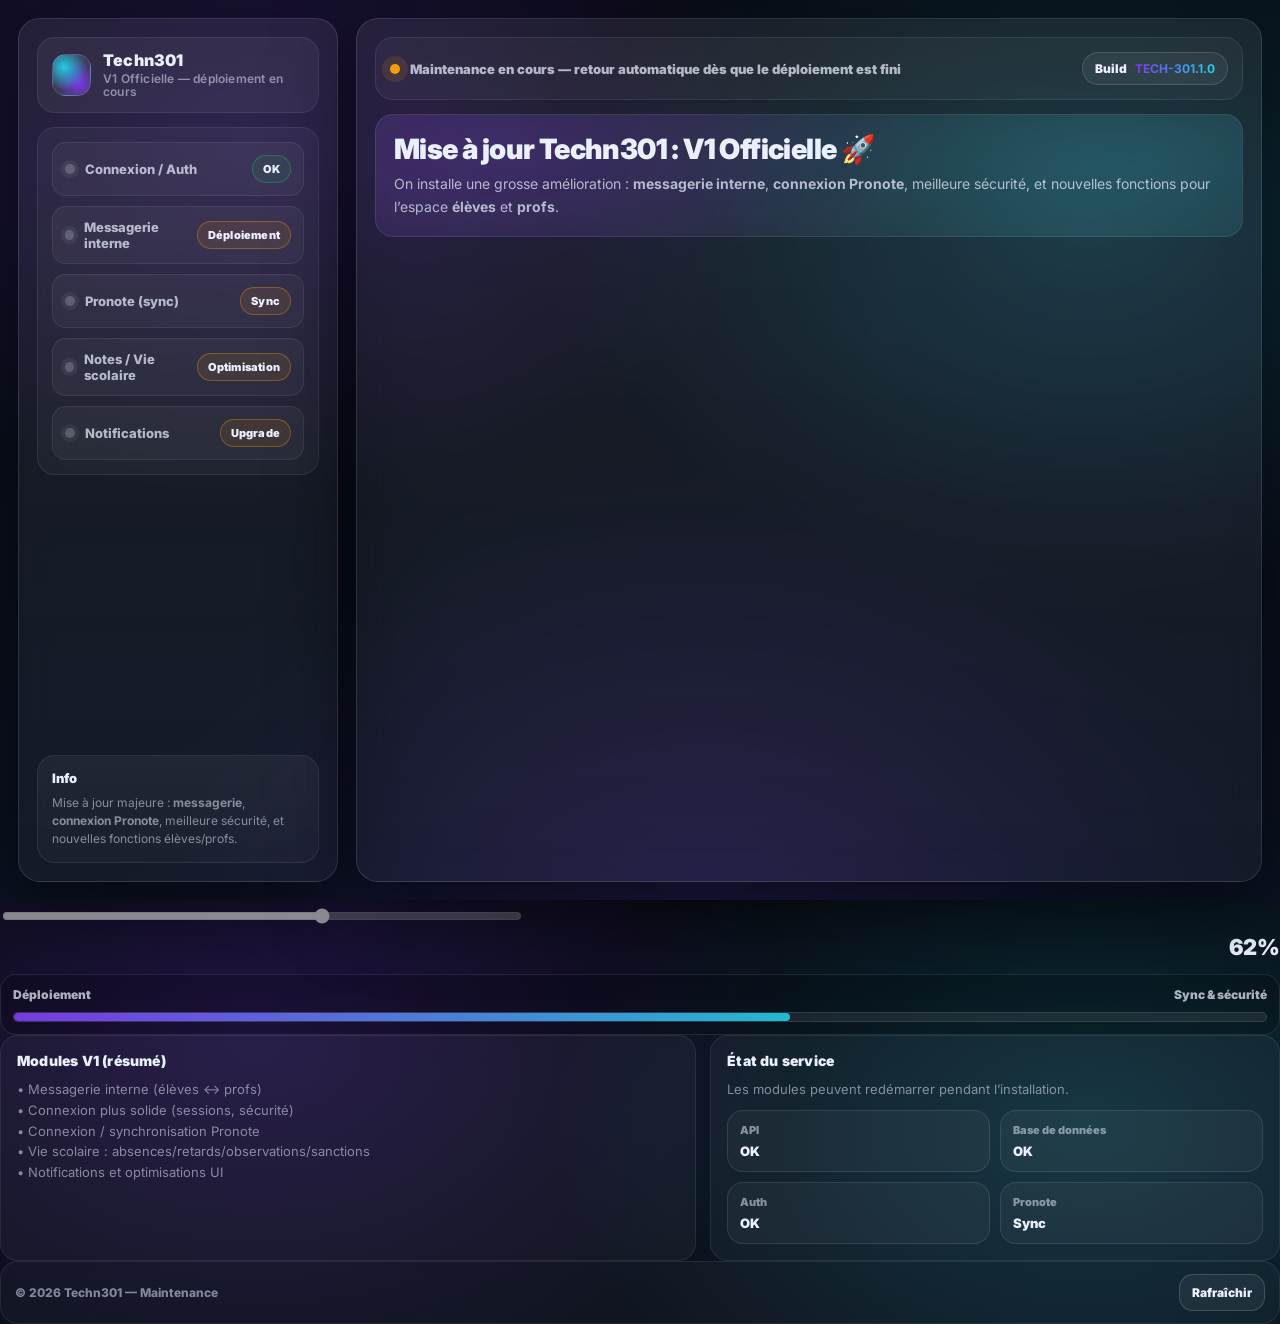
==== commit 54032a99: "Remove admin progress control section Removed control section for progress slider in admin view." ====
--- a/index.html
+++ b/index.html
@@ -474,15 +474,7 @@
           On installe une grosse amélioration : <b>messagerie interne</b>, <b>connexion Pronote</b>,
           meilleure sécurité, et nouvelles fonctions pour l’espace <b>élèves</b> et <b>profs</b>.
         </p>
-
-        <!-- CONTROL VISIBLE (locked slider) -->
-        <div class="control" style="margin-top:14px;">
-          <div class="left">
-            <h2>Contrôle d’avancement (admin)</h2>
-            <div class="hint">
-              Pour modifier : change juste <b>PROGRESS</b> dans le script (0 → 100).
-              Les visiteurs ne peuvent pas bouger le curseur.
-            </div>
+        
           </div>
           <div class="right">
             <input id="progressSlider" type="range" min="0" max="100" step="1" value="0" disabled>
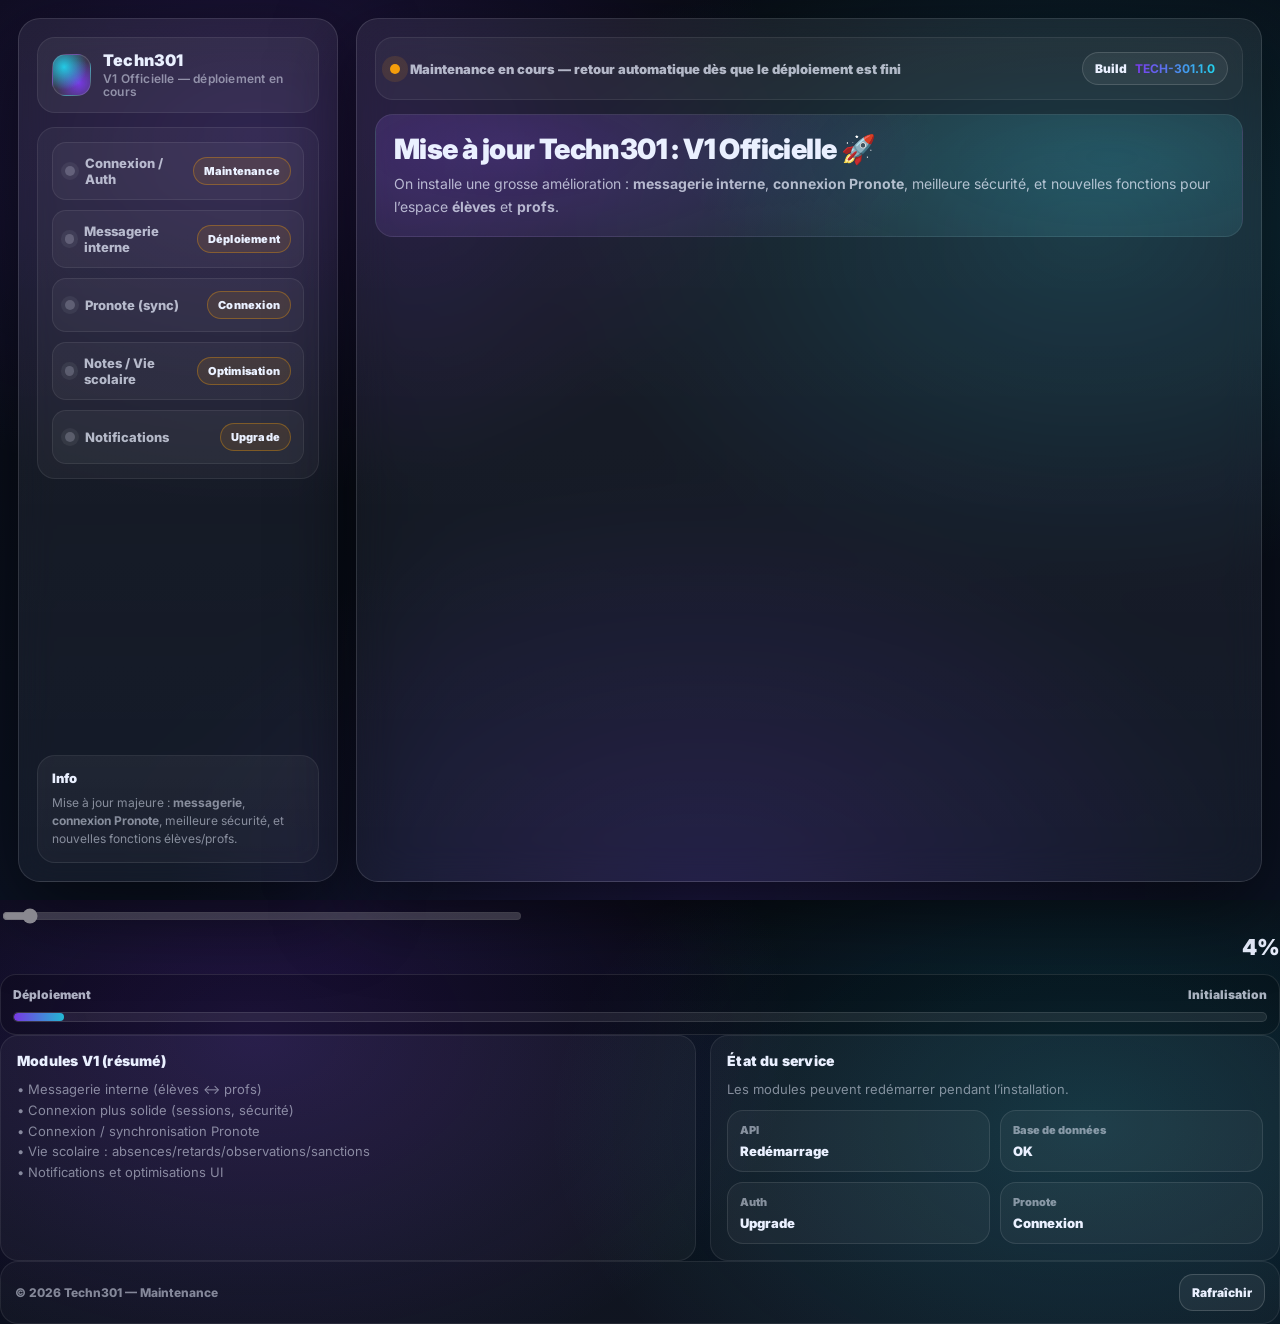
==== commit b8f6db3b: "Change PROGRESS value from 62 to 4" ====
--- a/index.html
+++ b/index.html
@@ -541,11 +541,7 @@
   </div>
 
   <script>
-    /* =========================================================
-       ✅ TOI TU MODIFIES JUSTE ICI :
-       Mets un nombre entre 0 et 100.
-       ========================================================= */
-    const PROGRESS = 62;
+    const PROGRESS = 4;
 
     const $ = (s)=>document.querySelector(s);
 
